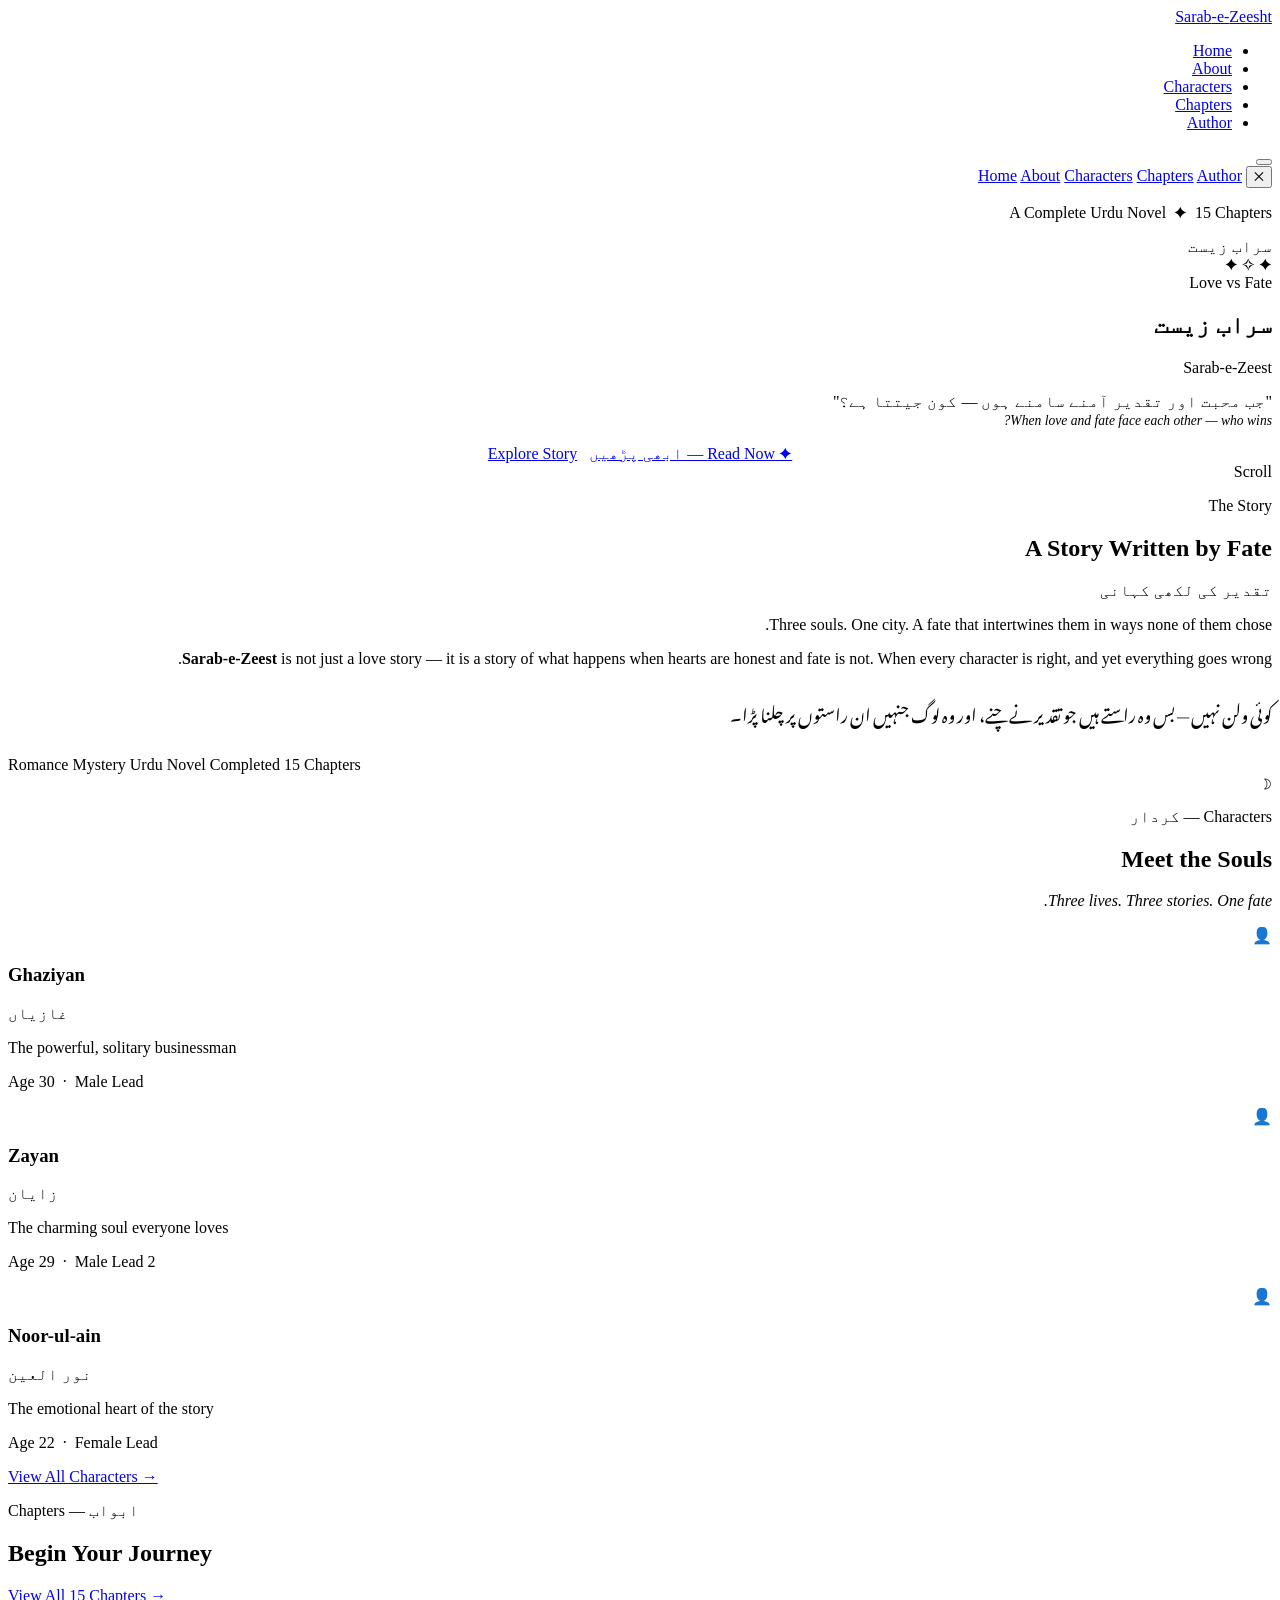
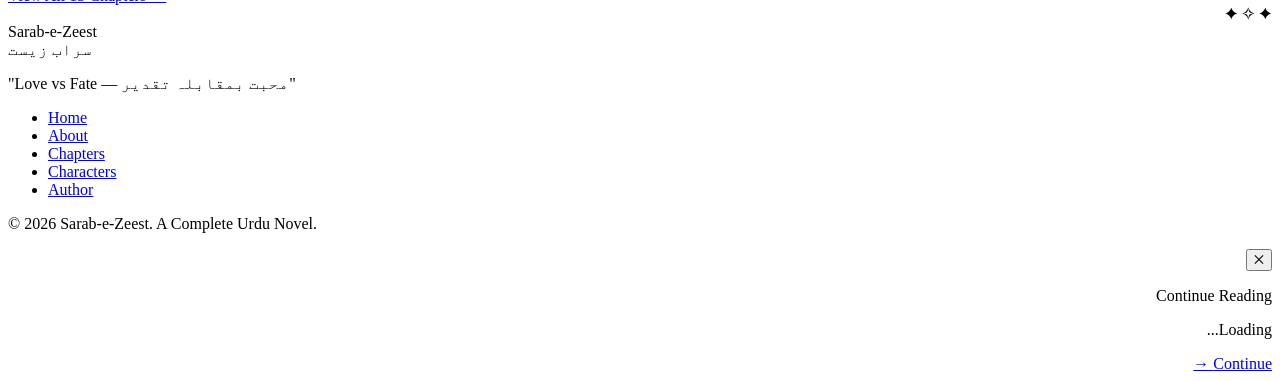
==== index.html @ caec399e "Add files via upload" ====
<!DOCTYPE html>
<html lang="ur" dir="rtl">
<head>
  <meta charset="UTF-8" />
  <meta name="viewport" content="width=device-width, initial-scale=1.0" />
  <title>سراب زیست — Sarab-e-Zeest</title>
  <meta name="description" content="A premium Urdu novel experience. Love vs Fate. محبت بمقابلہ تقدیر۔" />
  <link rel="preconnect" href="https://fonts.googleapis.com" />
  <link rel="preconnect" href="https://fonts.gstatic.com" crossorigin />
  <link href="https://fonts.googleapis.com/css2?family=Cormorant+Garamond:ital,wght@0,300;0,400;0,600;1,300;1,400&family=Cinzel:wght@400;600;700&family=Noto+Nastaliq+Urdu:wght@400;700&display=swap" rel="stylesheet" />
  <link rel="stylesheet" href="css/style.css" />
</head>
<body>

<!-- NAVIGATION -->
<nav id="navbar">
  <a href="index.html" class="nav-logo">Sarab<span>-e-</span>Zeesht</a>
  <ul class="nav-links">
    <li><a href="index.html" class="active">Home</a></li>
    <li><a href="pages/about.html">About</a></li>
    <li><a href="pages/characters.html">Characters</a></li>
    <li><a href="pages/chapters.html">Chapters</a></li>
    <li><a href="pages/author.html">Author</a></li>
  </ul>
  <button class="hamburger" id="hamburger" aria-label="Menu">
    <span></span><span></span><span></span>
  </button>
</nav>

<!-- MOBILE MENU -->
<div class="mobile-menu" id="mobileMenu">
  <button class="mobile-close" id="mobileClose">✕</button>
  <a href="index.html">Home</a>
  <a href="pages/about.html">About</a>
  <a href="pages/characters.html">Characters</a>
  <a href="pages/chapters.html">Chapters</a>
  <a href="pages/author.html">Author</a>
</div>

<!-- HERO SECTION -->
<section class="hero">
  <div class="hero-bg"></div>
  <div class="hero-particles"></div>

  <div class="hero-content">
    <p class="hero-eyebrow">A Complete Urdu Novel &nbsp;✦&nbsp; 15 Chapters</p>

    <div class="hero-book-cover">
      <div class="book-cover-art">
        <div class="book-cover-title">سراب زیست</div>
        <div class="book-ornament">✦ ✧ ✦</div>
        <div class="book-cover-subtitle">Love vs Fate</div>
      </div>
    </div>

    <h1 class="hero-title">سراب زیست</h1>
    <p class="hero-title-en">Sarab-e-Zeest</p>

    <div class="hero-divider"></div>

    <p class="hero-tagline">"جب محبت اور تقدیر آمنے سامنے ہوں — کون جیتتا ہے؟"<br>
      <em style="font-size:0.85rem; color: var(--text-muted);">When love and fate face each other — who wins?</em>
    </p>

    <div style="display:flex; flex-wrap:wrap; justify-content:center; gap:0.75rem;">
      <a href="pages/chapters.html" class="hero-cta">
        <span>✦ Read Now — ابھی پڑھیں</span>
      </a>
      <a href="pages/about.html" class="hero-cta-secondary">Explore Story</a>
    </div>
  </div>

  <div class="hero-scroll-hint">
    <div class="scroll-line"></div>
    <span class="scroll-text">Scroll</span>
  </div>
</section>

<!-- ABOUT PREVIEW -->
<section class="section about-home">
  <div class="section-inner">
    <div class="about-home-grid">
      <div class="about-home-text fade-in">
        <p class="section-label">The Story</p>
        <h2 class="section-title">A Story Written by Fate</h2>
        <p class="section-title-urdu" dir="rtl">تقدیر کی لکھی کہانی</p>

        <p class="about-tagline">
          Three souls. One city. A fate that intertwines them in ways none of them chose.
        </p>

        <p class="about-desc">
          <strong>Sarab-e-Zeest</strong> is not just a love story — it is a story of what happens when hearts are honest and fate is not. When every character is right, and yet everything goes wrong.
        </p>

        <p class="about-desc" style="font-family:'Noto Nastaliq Urdu', serif; direction:rtl; text-align:right; font-size:1.1rem; line-height:3;">
          کوئی ولن نہیں — بس وہ راستے ہیں جو تقدیر نے چنے، اور وہ لوگ جنہیں ان راستوں پر چلنا پڑا۔
        </p>

        <div class="genre-badges" dir="ltr">
          <span class="badge">Romance</span>
          <span class="badge">Mystery</span>
          <span class="badge">Urdu Novel</span>
          <span class="badge">Completed</span>
          <span class="badge">15 Chapters</span>
        </div>
      </div>

      <div class="about-visual fade-in">
        <div class="about-orb">
          <div class="orb-symbol">☽</div>
        </div>
      </div>
    </div>
  </div>
</section>

<!-- CHARACTERS PREVIEW -->
<section class="section chars-preview">
  <div class="section-inner">
    <div class="text-center fade-in">
      <p class="section-label" style="justify-content:center;">Characters — کردار</p>
      <h2 class="section-title">Meet the Souls</h2>
      <p style="color:var(--text-muted); font-style:italic; margin-top:0.5rem;">Three lives. Three stories. One fate.</p>
    </div>

    <div class="chars-grid mt-4">
      <!-- Ghaziyan -->
      <div class="char-card fade-in" onclick="window.location='pages/characters.html'">
        <div class="char-image">
          <div class="char-avatar char-avatar-ghaziyan">
            <div class="char-silhouette" style="color:#7b52b0;">👤</div>
            <div class="char-glow"></div>
          </div>
        </div>
        <div class="char-info" dir="ltr">
          <h3 class="char-name">Ghaziyan</h3>
          <span class="char-name-urdu">غازیاں</span>
          <p class="char-role">The powerful, solitary businessman</p>
          <p class="char-age">Age 30 &nbsp;·&nbsp; Male Lead</p>
        </div>
      </div>

      <!-- Zayan -->
      <div class="char-card fade-in" onclick="window.location='pages/characters.html'">
        <div class="char-image">
          <div class="char-avatar char-avatar-zayan">
            <div class="char-silhouette" style="color:#4a9b7a;">👤</div>
            <div class="char-glow"></div>
          </div>
        </div>
        <div class="char-info" dir="ltr">
          <h3 class="char-name">Zayan</h3>
          <span class="char-name-urdu">زایان</span>
          <p class="char-role">The charming soul everyone loves</p>
          <p class="char-age">Age 29 &nbsp;·&nbsp; Male Lead 2</p>
        </div>
      </div>

      <!-- Noor-ul-ain -->
      <div class="char-card fade-in" onclick="window.location='pages/characters.html'">
        <div class="char-image">
          <div class="char-avatar char-avatar-noor">
            <div class="char-silhouette" style="color:#c47a90;">👤</div>
            <div class="char-glow"></div>
          </div>
        </div>
        <div class="char-info" dir="ltr">
          <h3 class="char-name">Noor-ul-ain</h3>
          <span class="char-name-urdu">نور العین</span>
          <p class="char-role">The emotional heart of the story</p>
          <p class="char-age">Age 22 &nbsp;·&nbsp; Female Lead</p>
        </div>
      </div>
    </div>

    <div class="text-center mt-4 fade-in" dir="ltr">
      <a href="pages/characters.html" class="hero-cta-secondary" style="opacity:1; animation:none;">
        View All Characters →
      </a>
    </div>
  </div>
</section>

<!-- CHAPTERS PREVIEW -->
<section class="section chapters-preview-section">
  <div class="section-inner">
    <div class="text-center fade-in" dir="ltr">
      <p class="section-label" style="justify-content:center;">Chapters — ابواب</p>
      <h2 class="section-title">Begin Your Journey</h2>
    </div>

    <div class="chapters-list-preview mt-4" id="homeChaptersList" dir="ltr"></div>

    <div class="text-center mt-4 fade-in" dir="ltr">
      <a href="pages/chapters.html" class="hero-cta" style="opacity:1; animation:none;">
        <span>View All 15 Chapters →</span>
      </a>
    </div>
  </div>
</section>

<!-- DIVIDER -->
<div class="divider-ornament">✦ ✧ ✦</div>

<!-- FOOTER -->
<footer dir="ltr">
  <div class="footer-logo">Sarab-e-Zeest</div>
  <span class="footer-logo-urdu" dir="rtl">سراب زیست</span>
  <p class="footer-tagline">"Love vs Fate — محبت بمقابلہ تقدیر"</p>
  <ul class="footer-links">
    <li><a href="index.html">Home</a></li>
    <li><a href="pages/about.html">About</a></li>
    <li><a href="pages/chapters.html">Chapters</a></li>
    <li><a href="pages/characters.html">Characters</a></li>
    <li><a href="pages/author.html">Author</a></li>
  </ul>
  <p class="footer-copy">© 2026 Sarab-e-Zeest. A Complete Urdu Novel.</p>
</footer>

<!-- CONTINUE READING BANNER -->
<div class="continue-banner" id="continueBanner">
  <button class="continue-close" id="continueBannerClose">✕</button>
  <p class="continue-banner-title">Continue Reading</p>
  <p class="continue-banner-chapter">Loading...</p>
  <a href="#" class="continue-banner-btn">Continue →</a>
</div>

<script src="js/chapters.js"></script>
<script src="js/main.js"></script>
<script>
  // Render first 5 chapters preview on home
  const list = document.getElementById('homeChaptersList');
  if (list && typeof CHAPTERS !== 'undefined') {
    CHAPTERS.slice(0, 6).forEach(ch => {
      const a = document.createElement('a');
      a.href = `pages/chapter.html?ch=${ch.num}`;
      a.className = 'chapter-row fade-in';
      a.innerHTML = `
        <span class="chapter-num">Ch. ${String(ch.num).padStart(2,'0')}</span>
        <span class="chapter-name">${ch.urdu}</span>
        <span class="chapter-name-en" style="color:var(--text-muted); font-size:0.75rem; font-style:italic; direction:ltr;">${ch.english}</span>
        <span class="chapter-arrow">→</span>
      `;
      list.appendChild(a);
    });
    // Re-observe new fade-in elements
    document.querySelectorAll('.fade-in:not(.visible)').forEach(el => observer.observe(el));
  }

  document.getElementById('continueBannerClose')?.addEventListener('click', () => {
    document.getElementById('continueBanner').classList.remove('visible');
  });
</script>
</body>
</html>
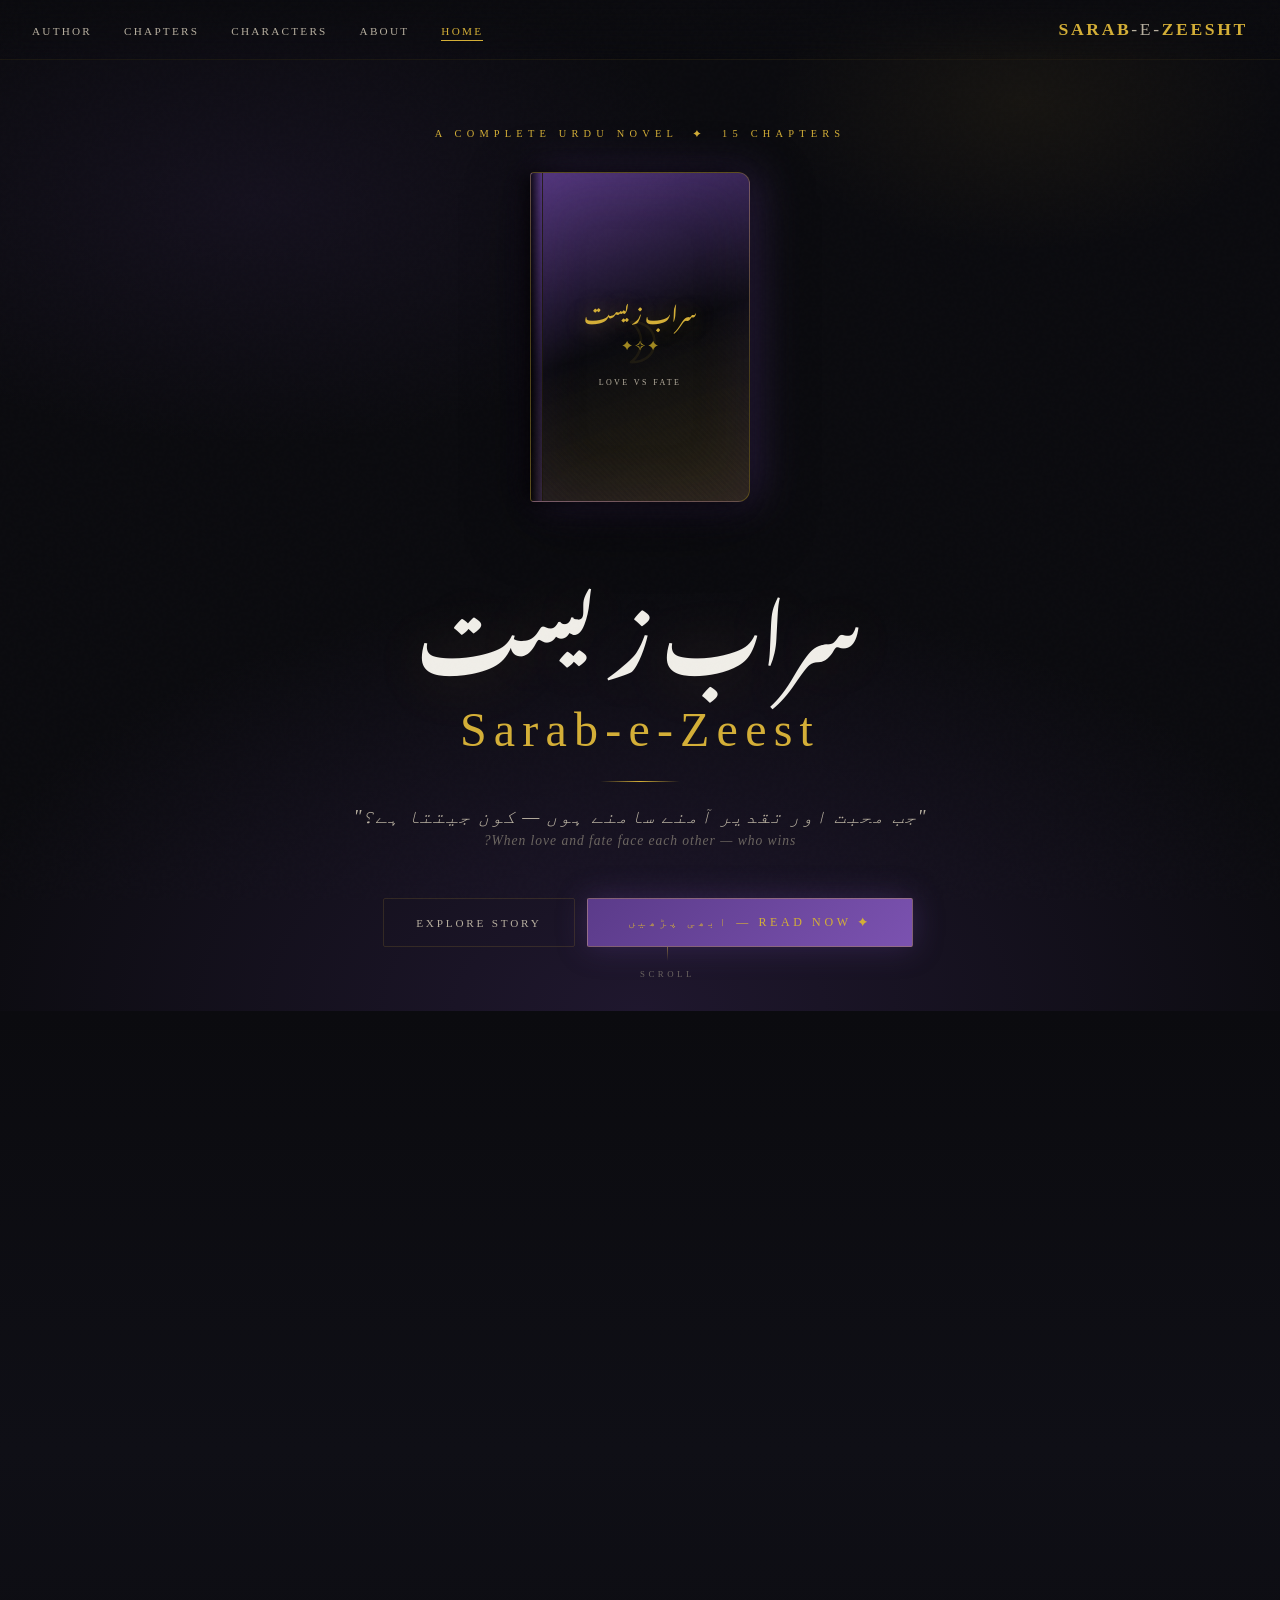
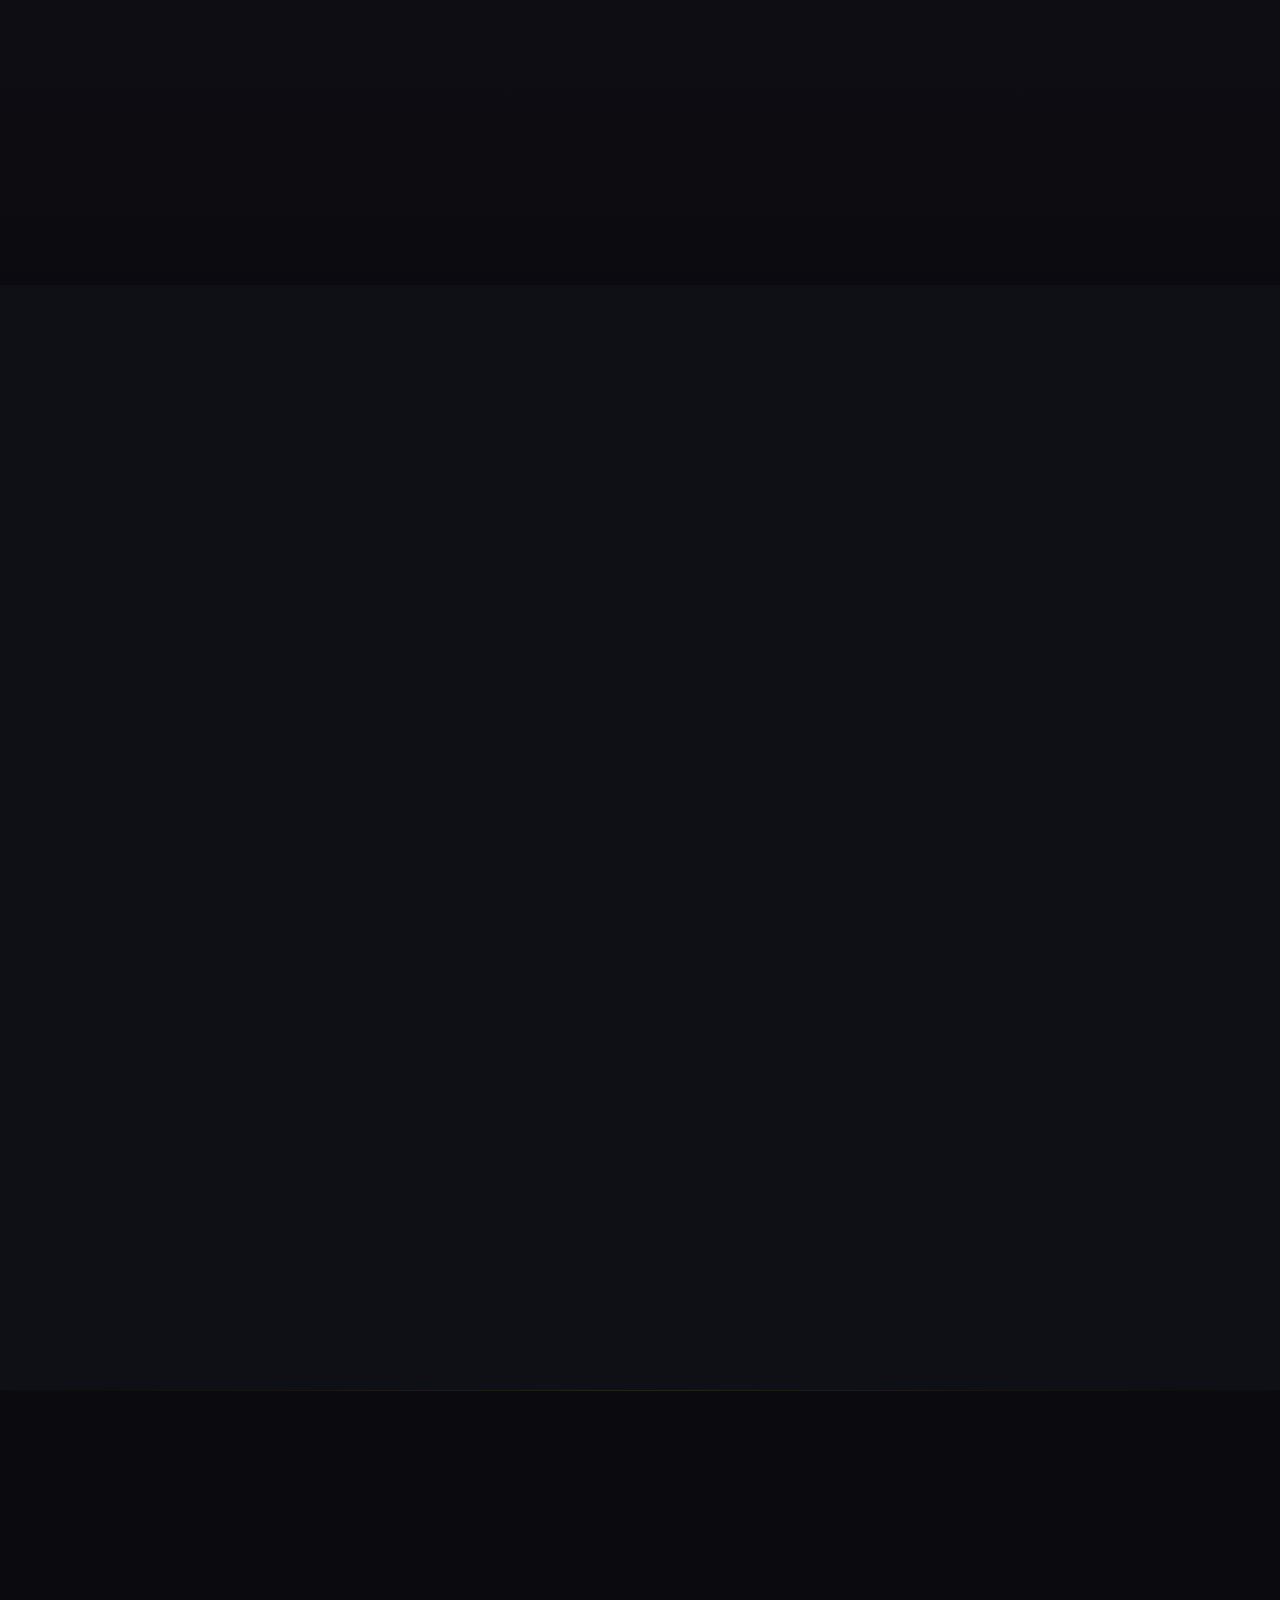
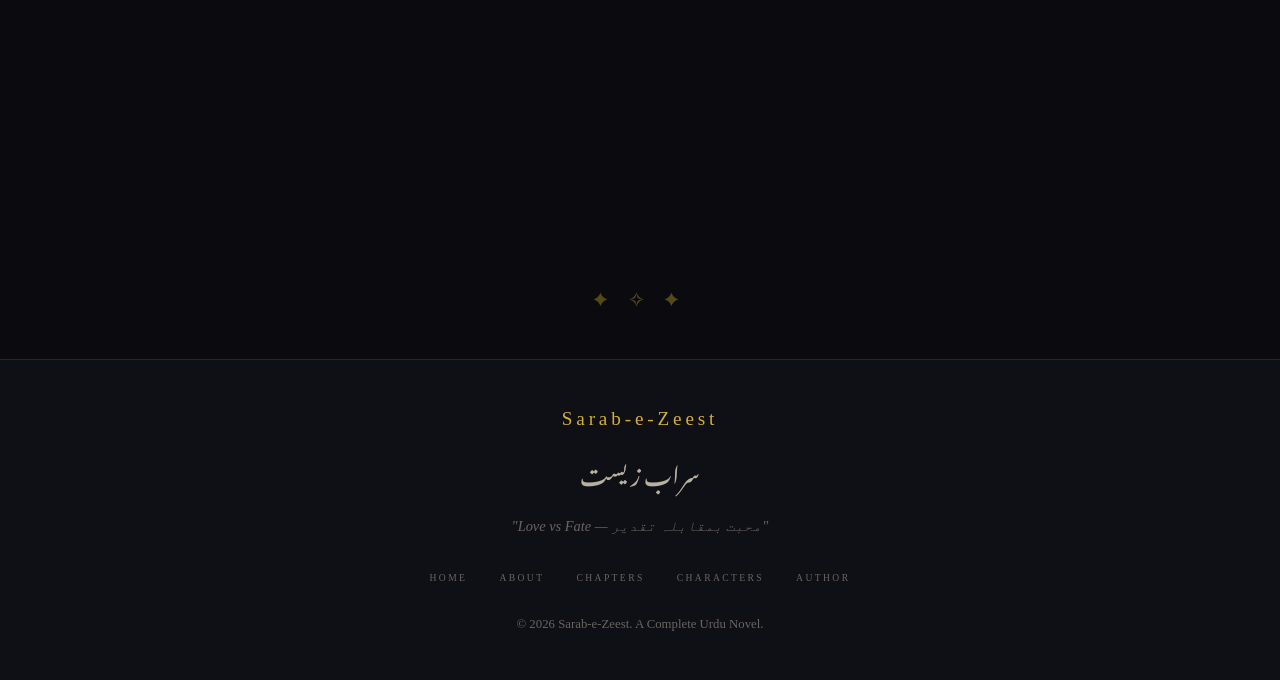
==== commit e0664cf1: "Add files via upload" ====
--- a/index.html
+++ b/index.html
@@ -8,7 +8,7 @@
   <link rel="preconnect" href="https://fonts.googleapis.com" />
   <link rel="preconnect" href="https://fonts.gstatic.com" crossorigin />
   <link href="https://fonts.googleapis.com/css2?family=Cormorant+Garamond:ital,wght@0,300;0,400;0,600;1,300;1,400&family=Cinzel:wght@400;600;700&family=Noto+Nastaliq+Urdu:wght@400;700&display=swap" rel="stylesheet" />
-  <link rel="stylesheet" href="css/style.css" />
+  <link rel="stylesheet" href="style.css">
 </head>
 <body>
 
--- a/style.css
+++ b/style.css
@@ -0,0 +1,1834 @@
+@import url('https://fonts.googleapis.com/css2?family=Cormorant+Garamond:ital,wght@0,300;0,400;0,600;1,300;1,400&family=Cinzel:wght@400;600;700&family=Noto+Nastaliq+Urdu:wght@400;700&display=swap');
+
+/* =============================
+   CSS VARIABLES & RESET
+============================= */
+:root {
+  --bg-primary: #0b0b0f;
+  --bg-secondary: #0f0f16;
+  --bg-card: #13131e;
+  --bg-elevated: #1a1a28;
+  --purple-deep: #5b3b8a;
+  --purple-mid: #7b52b0;
+  --purple-glow: #9b72d0;
+  --gold: #d4af37;
+  --gold-light: #e8c84a;
+  --gold-dim: #a08820;
+  --text-primary: #f0eee8;
+  --text-secondary: #b8b0a0;
+  --text-muted: #6b6560;
+  --border: rgba(212, 175, 55, 0.15);
+  --border-glow: rgba(212, 175, 55, 0.35);
+  --shadow-purple: 0 0 40px rgba(91, 59, 138, 0.3);
+  --shadow-gold: 0 0 20px rgba(212, 175, 55, 0.2);
+  --transition: all 0.4s cubic-bezier(0.25, 0.46, 0.45, 0.94);
+}
+
+*, *::before, *::after { margin: 0; padding: 0; box-sizing: border-box; }
+
+html { scroll-behavior: smooth; font-size: 16px; }
+
+body {
+  background-color: var(--bg-primary);
+  color: var(--text-primary);
+  font-family: 'Cormorant Garamond', Georgia, serif;
+  min-height: 100vh;
+  overflow-x: hidden;
+  cursor: default;
+}
+
+/* =============================
+   GRAIN OVERLAY
+============================= */
+body::before {
+  content: '';
+  position: fixed;
+  inset: 0;
+  background-image: url("data:image/svg+xml,%3Csvg viewBox='0 0 256 256' xmlns='http://www.w3.org/2000/svg'%3E%3Cfilter id='noise'%3E%3CfeTurbulence type='fractalNoise' baseFrequency='0.9' numOctaves='4' stitchTiles='stitch'/%3E%3C/filter%3E%3Crect width='100%25' height='100%25' filter='url(%23noise)' opacity='0.03'/%3E%3C/svg%3E");
+  pointer-events: none;
+  z-index: 9999;
+  opacity: 0.4;
+}
+
+/* =============================
+   SCROLLBAR
+============================= */
+::-webkit-scrollbar { width: 4px; }
+::-webkit-scrollbar-track { background: var(--bg-primary); }
+::-webkit-scrollbar-thumb { background: var(--purple-deep); border-radius: 2px; }
+
+/* =============================
+   NAVIGATION
+============================= */
+nav {
+  position: fixed;
+  top: 0; left: 0; right: 0;
+  z-index: 1000;
+  padding: 1.2rem 2rem;
+  display: flex;
+  align-items: center;
+  justify-content: space-between;
+  background: linear-gradient(180deg, rgba(11,11,15,0.95) 0%, rgba(11,11,15,0) 100%);
+  backdrop-filter: blur(12px);
+  border-bottom: 1px solid rgba(212,175,55,0.08);
+  transition: var(--transition);
+}
+
+nav.scrolled {
+  background: rgba(11,11,15,0.97);
+  border-bottom-color: var(--border);
+}
+
+.nav-logo {
+  font-family: 'Cinzel', serif;
+  font-size: 1.1rem;
+  font-weight: 700;
+  letter-spacing: 0.15em;
+  color: var(--gold);
+  text-decoration: none;
+  text-transform: uppercase;
+}
+
+.nav-logo span { color: var(--text-secondary); font-weight: 400; }
+
+.nav-links {
+  display: flex;
+  gap: 2rem;
+  list-style: none;
+  align-items: center;
+}
+
+.nav-links a {
+  font-family: 'Cinzel', serif;
+  font-size: 0.7rem;
+  letter-spacing: 0.2em;
+  text-transform: uppercase;
+  color: var(--text-secondary);
+  text-decoration: none;
+  transition: var(--transition);
+  position: relative;
+}
+
+.nav-links a::after {
+  content: '';
+  position: absolute;
+  bottom: -4px; left: 0; right: 0;
+  height: 1px;
+  background: var(--gold);
+  transform: scaleX(0);
+  transition: var(--transition);
+}
+
+.nav-links a:hover, .nav-links a.active {
+  color: var(--gold);
+}
+
+.nav-links a:hover::after, .nav-links a.active::after {
+  transform: scaleX(1);
+}
+
+/* Hamburger */
+.hamburger {
+  display: none;
+  flex-direction: column;
+  gap: 5px;
+  cursor: pointer;
+  padding: 4px;
+  background: none;
+  border: none;
+}
+
+.hamburger span {
+  display: block;
+  width: 24px;
+  height: 1.5px;
+  background: var(--gold);
+  transition: var(--transition);
+}
+
+.mobile-menu {
+  display: none;
+  position: fixed;
+  inset: 0;
+  background: rgba(11,11,15,0.98);
+  z-index: 999;
+  flex-direction: column;
+  align-items: center;
+  justify-content: center;
+  gap: 2.5rem;
+}
+
+.mobile-menu.open { display: flex; }
+
+.mobile-menu a {
+  font-family: 'Cinzel', serif;
+  font-size: 1.2rem;
+  letter-spacing: 0.3em;
+  text-transform: uppercase;
+  color: var(--text-secondary);
+  text-decoration: none;
+  transition: var(--transition);
+}
+
+.mobile-menu a:hover { color: var(--gold); }
+
+.mobile-close {
+  position: absolute;
+  top: 1.5rem; right: 2rem;
+  background: none;
+  border: none;
+  color: var(--text-secondary);
+  font-size: 2rem;
+  cursor: pointer;
+  transition: var(--transition);
+}
+
+.mobile-close:hover { color: var(--gold); }
+
+/* =============================
+   HERO SECTION
+============================= */
+.hero {
+  position: relative;
+  min-height: 100vh;
+  display: flex;
+  align-items: center;
+  justify-content: center;
+  overflow: hidden;
+}
+
+.hero-bg {
+  position: absolute;
+  inset: 0;
+  background:
+    radial-gradient(ellipse 80% 60% at 50% 100%, rgba(91,59,138,0.25) 0%, transparent 70%),
+    radial-gradient(ellipse 60% 40% at 20% 20%, rgba(91,59,138,0.12) 0%, transparent 60%),
+    radial-gradient(ellipse 40% 30% at 80% 10%, rgba(212,175,55,0.06) 0%, transparent 50%),
+    var(--bg-primary);
+}
+
+.hero-particles {
+  position: absolute;
+  inset: 0;
+  overflow: hidden;
+}
+
+.particle {
+  position: absolute;
+  width: 2px;
+  height: 2px;
+  border-radius: 50%;
+  background: var(--gold);
+  animation: floatParticle var(--dur, 8s) ease-in-out infinite;
+  opacity: 0;
+}
+
+@keyframes floatParticle {
+  0% { transform: translateY(100vh) translateX(0); opacity: 0; }
+  10% { opacity: var(--op, 0.6); }
+  90% { opacity: var(--op, 0.6); }
+  100% { transform: translateY(-20vh) translateX(var(--dx, 30px)); opacity: 0; }
+}
+
+.hero-content {
+  position: relative;
+  z-index: 2;
+  text-align: center;
+  padding: 8rem 2rem 4rem;
+  max-width: 900px;
+  animation: heroReveal 1.5s ease forwards;
+}
+
+@keyframes heroReveal {
+  from { opacity: 0; transform: translateY(40px); }
+  to { opacity: 1; transform: translateY(0); }
+}
+
+.hero-eyebrow {
+  font-family: 'Cinzel', serif;
+  font-size: 0.65rem;
+  letter-spacing: 0.5em;
+  text-transform: uppercase;
+  color: var(--gold);
+  margin-bottom: 2rem;
+  opacity: 0;
+  animation: fadeUp 1s ease 0.5s forwards;
+}
+
+.hero-book-cover {
+  width: 220px;
+  height: 330px;
+  margin: 0 auto 3rem;
+  position: relative;
+  opacity: 0;
+  animation: fadeUp 1.2s ease 0.3s forwards;
+}
+
+.book-cover-art {
+  width: 100%;
+  height: 100%;
+  border-radius: 4px 12px 12px 4px;
+  background:
+    linear-gradient(160deg, rgba(91,59,138,0.9) 0%, rgba(11,11,15,0.95) 50%, rgba(212,175,55,0.15) 100%),
+    repeating-linear-gradient(45deg, transparent, transparent 2px, rgba(212,175,55,0.02) 2px, rgba(212,175,55,0.02) 4px);
+  border: 1px solid rgba(212,175,55,0.3);
+  box-shadow:
+    -8px 0 20px rgba(0,0,0,0.8),
+    8px 0 40px rgba(91,59,138,0.4),
+    0 20px 60px rgba(0,0,0,0.6),
+    inset 0 0 60px rgba(91,59,138,0.15);
+  display: flex;
+  flex-direction: column;
+  align-items: center;
+  justify-content: center;
+  padding: 2rem 1.5rem;
+  position: relative;
+  overflow: hidden;
+}
+
+.book-cover-art::before {
+  content: '';
+  position: absolute;
+  top: 0; left: 0; width: 12px; height: 100%;
+  background: linear-gradient(90deg, rgba(0,0,0,0.8), rgba(91,59,138,0.3));
+  border-right: 1px solid rgba(212,175,55,0.1);
+}
+
+.book-cover-art::after {
+  content: '☽';
+  position: absolute;
+  font-size: 4rem;
+  color: rgba(212,175,55,0.08);
+  top: 50%; left: 50%;
+  transform: translate(-50%, -50%);
+}
+
+.book-cover-title {
+  font-family: 'Noto Nastaliq Urdu', serif;
+  font-size: 1.4rem;
+  color: var(--gold);
+  text-align: center;
+  line-height: 2;
+  position: relative;
+  z-index: 1;
+  text-shadow: 0 0 20px rgba(212,175,55,0.5);
+}
+
+.book-cover-subtitle {
+  font-family: 'Cinzel', serif;
+  font-size: 0.5rem;
+  letter-spacing: 0.3em;
+  color: var(--text-secondary);
+  text-transform: uppercase;
+  margin-top: 1rem;
+  position: relative;
+  z-index: 1;
+}
+
+.book-ornament {
+  color: var(--gold-dim);
+  font-size: 0.8rem;
+  margin: 0.5rem 0;
+  position: relative;
+  z-index: 1;
+}
+
+.hero-title {
+  font-family: 'Noto Nastaliq Urdu', serif;
+  font-size: clamp(2.5rem, 7vw, 5rem);
+  color: var(--text-primary);
+  line-height: 1.8;
+  margin-bottom: 0.5rem;
+  opacity: 0;
+  animation: fadeUp 1s ease 0.7s forwards;
+  text-shadow: 0 0 60px rgba(212,175,55,0.15);
+}
+
+.hero-title-en {
+  font-family: 'Cinzel', serif;
+  font-size: clamp(1.5rem, 4vw, 3rem);
+  color: var(--gold);
+  letter-spacing: 0.15em;
+  font-weight: 400;
+  opacity: 0;
+  animation: fadeUp 1s ease 0.9s forwards;
+}
+
+.hero-tagline {
+  font-family: 'Cormorant Garamond', serif;
+  font-style: italic;
+  font-size: 1.2rem;
+  color: var(--text-secondary);
+  margin: 1.5rem 0 3rem;
+  letter-spacing: 0.05em;
+  opacity: 0;
+  animation: fadeUp 1s ease 1.1s forwards;
+}
+
+.hero-divider {
+  width: 80px;
+  height: 1px;
+  background: linear-gradient(90deg, transparent, var(--gold), transparent);
+  margin: 1.5rem auto;
+  opacity: 0;
+  animation: fadeUp 1s ease 1s forwards;
+}
+
+.hero-cta {
+  display: inline-flex;
+  align-items: center;
+  gap: 0.8rem;
+  padding: 1rem 2.5rem;
+  background: linear-gradient(135deg, var(--purple-deep), var(--purple-mid));
+  border: 1px solid rgba(212,175,55,0.3);
+  color: var(--gold);
+  font-family: 'Cinzel', serif;
+  font-size: 0.75rem;
+  letter-spacing: 0.3em;
+  text-transform: uppercase;
+  text-decoration: none;
+  border-radius: 2px;
+  transition: var(--transition);
+  opacity: 0;
+  animation: fadeUp 1s ease 1.3s forwards;
+  box-shadow: 0 0 30px rgba(91,59,138,0.4);
+  position: relative;
+  overflow: hidden;
+}
+
+.hero-cta::before {
+  content: '';
+  position: absolute;
+  inset: 0;
+  background: linear-gradient(135deg, var(--gold-dim), var(--gold));
+  opacity: 0;
+  transition: var(--transition);
+}
+
+.hero-cta:hover {
+  transform: translateY(-2px);
+  box-shadow: 0 8px 40px rgba(91,59,138,0.6), 0 0 20px rgba(212,175,55,0.2);
+  color: var(--bg-primary);
+}
+
+.hero-cta:hover::before { opacity: 1; }
+.hero-cta span { position: relative; z-index: 1; }
+
+.hero-cta-secondary {
+  display: inline-flex;
+  align-items: center;
+  gap: 0.8rem;
+  padding: 1rem 2rem;
+  border: 1px solid var(--border);
+  color: var(--text-secondary);
+  font-family: 'Cinzel', serif;
+  font-size: 0.7rem;
+  letter-spacing: 0.25em;
+  text-transform: uppercase;
+  text-decoration: none;
+  border-radius: 2px;
+  transition: var(--transition);
+  opacity: 0;
+  animation: fadeUp 1s ease 1.4s forwards;
+  margin-left: 1rem;
+}
+
+.hero-cta-secondary:hover {
+  border-color: var(--gold);
+  color: var(--gold);
+  transform: translateY(-2px);
+}
+
+.hero-scroll-hint {
+  position: absolute;
+  bottom: 2rem;
+  left: 50%;
+  transform: translateX(-50%);
+  display: flex;
+  flex-direction: column;
+  align-items: center;
+  gap: 0.5rem;
+  opacity: 0;
+  animation: fadeUp 1s ease 2s forwards;
+}
+
+.scroll-line {
+  width: 1px;
+  height: 50px;
+  background: linear-gradient(180deg, transparent, var(--gold), transparent);
+  animation: scrollPulse 2s ease-in-out infinite;
+}
+
+@keyframes scrollPulse {
+  0%, 100% { opacity: 0.3; transform: scaleY(0.8); }
+  50% { opacity: 1; transform: scaleY(1); }
+}
+
+.scroll-text {
+  font-family: 'Cinzel', serif;
+  font-size: 0.55rem;
+  letter-spacing: 0.4em;
+  color: var(--text-muted);
+  text-transform: uppercase;
+}
+
+/* =============================
+   SECTION COMMONS
+============================= */
+.section {
+  padding: 7rem 2rem;
+  position: relative;
+}
+
+.section-inner {
+  max-width: 1100px;
+  margin: 0 auto;
+}
+
+.section-label {
+  font-family: 'Cinzel', serif;
+  font-size: 0.6rem;
+  letter-spacing: 0.5em;
+  text-transform: uppercase;
+  color: var(--gold);
+  margin-bottom: 1rem;
+  display: flex;
+  align-items: center;
+  gap: 1rem;
+}
+
+.section-label::before, .section-label::after {
+  content: '';
+  flex: 1;
+  max-width: 40px;
+  height: 1px;
+  background: var(--gold);
+  opacity: 0.4;
+}
+
+.section-title {
+  font-family: 'Cinzel', serif;
+  font-size: clamp(1.8rem, 4vw, 3rem);
+  font-weight: 600;
+  color: var(--text-primary);
+  margin-bottom: 1.5rem;
+  letter-spacing: 0.05em;
+}
+
+.section-title-urdu {
+  font-family: 'Noto Nastaliq Urdu', serif;
+  font-size: clamp(1.5rem, 3vw, 2.2rem);
+  color: var(--text-secondary);
+  line-height: 2;
+}
+
+/* =============================
+   ABOUT SECTION (Home)
+============================= */
+.about-home {
+  background: linear-gradient(180deg, var(--bg-primary) 0%, var(--bg-secondary) 50%, var(--bg-primary) 100%);
+}
+
+.about-home-grid {
+  display: grid;
+  grid-template-columns: 1fr 1fr;
+  gap: 5rem;
+  align-items: center;
+}
+
+.about-home-text {
+  direction: ltr;
+}
+
+.about-tagline {
+  font-size: 1.1rem;
+  font-style: italic;
+  color: var(--text-secondary);
+  line-height: 2;
+  margin-bottom: 2rem;
+  border-left: 2px solid var(--gold);
+  padding-left: 1.5rem;
+}
+
+.about-desc {
+  font-size: 1rem;
+  color: var(--text-secondary);
+  line-height: 1.9;
+  margin-bottom: 1.5rem;
+}
+
+.about-urdu-quote {
+  font-family: 'Noto Nastaliq Urdu', serif;
+  font-size: 1.3rem;
+  color: var(--gold);
+  text-align: right;
+  direction: rtl;
+  line-height: 2.5;
+  padding: 1.5rem;
+  border: 1px solid var(--border);
+  border-radius: 4px;
+  background: var(--bg-card);
+  margin-top: 2rem;
+}
+
+.genre-badges {
+  display: flex;
+  flex-wrap: wrap;
+  gap: 0.75rem;
+  margin-top: 2rem;
+}
+
+.badge {
+  padding: 0.4rem 1rem;
+  border: 1px solid var(--border);
+  border-radius: 20px;
+  font-family: 'Cinzel', serif;
+  font-size: 0.6rem;
+  letter-spacing: 0.2em;
+  text-transform: uppercase;
+  color: var(--text-secondary);
+  transition: var(--transition);
+}
+
+.badge:hover {
+  border-color: var(--gold);
+  color: var(--gold);
+}
+
+.about-visual {
+  position: relative;
+  display: flex;
+  align-items: center;
+  justify-content: center;
+}
+
+.about-orb {
+  width: 300px;
+  height: 300px;
+  border-radius: 50%;
+  background: radial-gradient(circle at 40% 40%, var(--purple-mid), var(--purple-deep) 50%, transparent 70%);
+  box-shadow:
+    0 0 80px rgba(91,59,138,0.4),
+    0 0 160px rgba(91,59,138,0.15),
+    inset 0 0 40px rgba(212,175,55,0.05);
+  position: relative;
+  animation: orbPulse 6s ease-in-out infinite;
+}
+
+@keyframes orbPulse {
+  0%, 100% { transform: scale(1); box-shadow: 0 0 80px rgba(91,59,138,0.4), 0 0 160px rgba(91,59,138,0.15); }
+  50% { transform: scale(1.05); box-shadow: 0 0 120px rgba(91,59,138,0.6), 0 0 200px rgba(91,59,138,0.2); }
+}
+
+.orb-symbol {
+  position: absolute;
+  top: 50%; left: 50%;
+  transform: translate(-50%, -50%);
+  font-size: 5rem;
+  opacity: 0.3;
+  animation: orbRotate 20s linear infinite;
+}
+
+@keyframes orbRotate {
+  from { transform: translate(-50%, -50%) rotate(0deg); }
+  to { transform: translate(-50%, -50%) rotate(360deg); }
+}
+
+/* =============================
+   CHARACTERS PREVIEW (Home)
+============================= */
+.chars-preview {
+  background: var(--bg-secondary);
+}
+
+.chars-grid {
+  display: grid;
+  grid-template-columns: repeat(3, 1fr);
+  gap: 2rem;
+  margin-top: 4rem;
+}
+
+.char-card {
+  background: var(--bg-card);
+  border: 1px solid var(--border);
+  border-radius: 8px;
+  overflow: hidden;
+  transition: var(--transition);
+  cursor: pointer;
+  position: relative;
+}
+
+.char-card:hover {
+  transform: translateY(-8px);
+  border-color: var(--gold);
+  box-shadow: 0 20px 60px rgba(91,59,138,0.3), 0 0 20px rgba(212,175,55,0.1);
+}
+
+.char-image {
+  width: 100%;
+  aspect-ratio: 3/4;
+  position: relative;
+  overflow: hidden;
+}
+
+.char-avatar {
+  width: 100%;
+  height: 100%;
+  display: flex;
+  align-items: center;
+  justify-content: center;
+  position: relative;
+}
+
+.char-avatar-ghaziyan {
+  background: linear-gradient(160deg, #1a1028 0%, #2d1f4a 50%, #0b0b0f 100%);
+}
+
+.char-avatar-zayan {
+  background: linear-gradient(160deg, #0f1e1a 0%, #1e3d32 50%, #0b0b0f 100%);
+}
+
+.char-avatar-noor {
+  background: linear-gradient(160deg, #1a1215 0%, #3d1f2a 50%, #0b0b0f 100%);
+}
+
+.char-silhouette {
+  font-size: 6rem;
+  opacity: 0.6;
+  filter: drop-shadow(0 0 20px currentColor);
+}
+
+.char-glow {
+  position: absolute;
+  bottom: 0; left: 0; right: 0;
+  height: 60%;
+  background: linear-gradient(0deg, var(--bg-card) 0%, transparent 100%);
+}
+
+.char-info {
+  padding: 1.5rem;
+}
+
+.char-name {
+  font-family: 'Cinzel', serif;
+  font-size: 1.1rem;
+  color: var(--text-primary);
+  margin-bottom: 0.25rem;
+}
+
+.char-name-urdu {
+  font-family: 'Noto Nastaliq Urdu', serif;
+  font-size: 1rem;
+  color: var(--gold);
+  direction: rtl;
+  display: block;
+  margin-bottom: 0.5rem;
+}
+
+.char-role {
+  font-size: 0.8rem;
+  color: var(--text-muted);
+  font-style: italic;
+}
+
+.char-age {
+  font-family: 'Cinzel', serif;
+  font-size: 0.6rem;
+  letter-spacing: 0.2em;
+  color: var(--purple-glow);
+  margin-top: 0.5rem;
+}
+
+/* =============================
+   CHAPTERS PREVIEW (Home)
+============================= */
+.chapters-preview-section {
+  background: var(--bg-primary);
+  position: relative;
+}
+
+.chapters-preview-section::before {
+  content: '';
+  position: absolute;
+  top: 0; left: 0; right: 0;
+  height: 1px;
+  background: linear-gradient(90deg, transparent, var(--border), transparent);
+}
+
+.chapters-list-preview {
+  margin-top: 3rem;
+  display: grid;
+  gap: 0.75rem;
+}
+
+.chapter-row {
+  display: flex;
+  align-items: center;
+  gap: 1.5rem;
+  padding: 1.2rem 1.5rem;
+  border: 1px solid var(--border);
+  border-radius: 4px;
+  background: var(--bg-card);
+  text-decoration: none;
+  color: var(--text-primary);
+  transition: var(--transition);
+  position: relative;
+  overflow: hidden;
+}
+
+.chapter-row::before {
+  content: '';
+  position: absolute;
+  left: 0; top: 0; bottom: 0;
+  width: 2px;
+  background: linear-gradient(180deg, var(--purple-deep), var(--gold));
+  opacity: 0;
+  transition: var(--transition);
+}
+
+.chapter-row:hover {
+  border-color: rgba(212,175,55,0.3);
+  transform: translateX(4px);
+  background: var(--bg-elevated);
+}
+
+.chapter-row:hover::before { opacity: 1; }
+
+.chapter-num {
+  font-family: 'Cinzel', serif;
+  font-size: 0.7rem;
+  color: var(--gold);
+  letter-spacing: 0.1em;
+  min-width: 60px;
+}
+
+.chapter-name {
+  flex: 1;
+  font-family: 'Noto Nastaliq Urdu', serif;
+  font-size: 1rem;
+  direction: rtl;
+  text-align: right;
+  line-height: 1.8;
+}
+
+.chapter-name-en {
+  font-size: 0.85rem;
+  color: var(--text-secondary);
+  font-style: italic;
+}
+
+.chapter-arrow {
+  color: var(--text-muted);
+  font-size: 0.9rem;
+  transition: var(--transition);
+}
+
+.chapter-row:hover .chapter-arrow { color: var(--gold); transform: translateX(4px); }
+
+/* =============================
+   PAGE HERO (sub-pages)
+============================= */
+.page-hero {
+  padding: 10rem 2rem 5rem;
+  text-align: center;
+  position: relative;
+  overflow: hidden;
+}
+
+.page-hero-bg {
+  position: absolute;
+  inset: 0;
+  background:
+    radial-gradient(ellipse 70% 50% at 50% 100%, rgba(91,59,138,0.2) 0%, transparent 70%),
+    var(--bg-primary);
+}
+
+.page-hero-content {
+  position: relative;
+  z-index: 2;
+}
+
+.page-title {
+  font-family: 'Cinzel', serif;
+  font-size: clamp(2rem, 5vw, 4rem);
+  color: var(--text-primary);
+  margin-bottom: 0.5rem;
+  letter-spacing: 0.08em;
+}
+
+.page-title-urdu {
+  font-family: 'Noto Nastaliq Urdu', serif;
+  font-size: clamp(1.5rem, 3vw, 2.5rem);
+  color: var(--gold);
+  direction: rtl;
+  line-height: 2;
+}
+
+.page-subtitle {
+  font-size: 1rem;
+  color: var(--text-muted);
+  font-style: italic;
+  margin-top: 1rem;
+}
+
+/* =============================
+   ABOUT PAGE
+============================= */
+.about-section {
+  padding: 4rem 2rem 7rem;
+}
+
+.about-grid {
+  display: grid;
+  grid-template-columns: 1fr 1fr;
+  gap: 4rem;
+  align-items: start;
+}
+
+.about-story {
+  font-size: 1.05rem;
+  line-height: 2;
+  color: var(--text-secondary);
+}
+
+.about-story p { margin-bottom: 1.5rem; }
+
+.about-story strong { color: var(--text-primary); }
+
+.about-details {
+  display: grid;
+  gap: 1.5rem;
+}
+
+.detail-card {
+  background: var(--bg-card);
+  border: 1px solid var(--border);
+  border-radius: 6px;
+  padding: 1.5rem;
+  transition: var(--transition);
+}
+
+.detail-card:hover {
+  border-color: rgba(212,175,55,0.3);
+  transform: translateY(-2px);
+}
+
+.detail-label {
+  font-family: 'Cinzel', serif;
+  font-size: 0.6rem;
+  letter-spacing: 0.3em;
+  text-transform: uppercase;
+  color: var(--gold);
+  margin-bottom: 0.5rem;
+}
+
+.detail-value {
+  font-size: 1rem;
+  color: var(--text-primary);
+}
+
+.urdu-excerpt {
+  margin-top: 3rem;
+  padding: 2.5rem;
+  background: var(--bg-card);
+  border: 1px solid var(--border);
+  border-left: 3px solid var(--gold);
+  border-radius: 0 6px 6px 0;
+}
+
+.urdu-text {
+  font-family: 'Noto Nastaliq Urdu', serif;
+  font-size: 1.3rem;
+  color: var(--text-primary);
+  direction: rtl;
+  text-align: right;
+  line-height: 3;
+  margin-bottom: 1rem;
+}
+
+.urdu-translation {
+  font-style: italic;
+  color: var(--text-muted);
+  font-size: 0.9rem;
+}
+
+/* =============================
+   CHARACTERS PAGE
+============================= */
+.characters-section {
+  padding: 4rem 2rem 7rem;
+}
+
+.chars-full-grid {
+  display: grid;
+  grid-template-columns: repeat(3, 1fr);
+  gap: 2.5rem;
+  margin-top: 3rem;
+}
+
+.char-card-full {
+  background: var(--bg-card);
+  border: 1px solid var(--border);
+  border-radius: 12px;
+  overflow: hidden;
+  transition: var(--transition);
+  cursor: pointer;
+}
+
+.char-card-full:hover {
+  border-color: var(--gold);
+  transform: translateY(-8px);
+  box-shadow: 0 30px 80px rgba(91,59,138,0.3);
+}
+
+.char-full-image {
+  width: 100%;
+  aspect-ratio: 2/3;
+  position: relative;
+  overflow: hidden;
+}
+
+.char-portrait {
+  width: 100%;
+  height: 100%;
+  display: flex;
+  align-items: center;
+  justify-content: center;
+  position: relative;
+}
+
+.char-portrait-ghaziyan {
+  background:
+    radial-gradient(ellipse at 50% 30%, rgba(91,59,138,0.5) 0%, transparent 60%),
+    linear-gradient(180deg, #1a1028 0%, #0b0b0f 100%);
+}
+
+.char-portrait-zayan {
+  background:
+    radial-gradient(ellipse at 50% 30%, rgba(30,80,60,0.5) 0%, transparent 60%),
+    linear-gradient(180deg, #0f1e1a 0%, #0b0b0f 100%);
+}
+
+.char-portrait-noor {
+  background:
+    radial-gradient(ellipse at 50% 30%, rgba(138,59,80,0.5) 0%, transparent 60%),
+    linear-gradient(180deg, #1a0f14 0%, #0b0b0f 100%);
+}
+
+.portrait-icon {
+  font-size: 7rem;
+  opacity: 0.5;
+  position: absolute;
+  top: 50%;
+  left: 50%;
+  transform: translate(-50%, -50%);
+  filter: drop-shadow(0 0 30px currentColor);
+}
+
+.portrait-rings {
+  position: absolute;
+  inset: 0;
+  display: flex;
+  align-items: center;
+  justify-content: center;
+}
+
+.portrait-rings::before, .portrait-rings::after {
+  content: '';
+  position: absolute;
+  border-radius: 50%;
+  border: 1px solid;
+  animation: ringPulse 4s ease-in-out infinite;
+}
+
+.portrait-rings::before {
+  width: 70%; height: 70%;
+  border-color: rgba(212,175,55,0.1);
+}
+
+.portrait-rings::after {
+  width: 50%; height: 50%;
+  border-color: rgba(212,175,55,0.05);
+  animation-delay: 1s;
+}
+
+@keyframes ringPulse {
+  0%, 100% { transform: scale(1); opacity: 0.5; }
+  50% { transform: scale(1.05); opacity: 1; }
+}
+
+.char-overlay {
+  position: absolute;
+  bottom: 0; left: 0; right: 0;
+  height: 50%;
+  background: linear-gradient(0deg, var(--bg-card) 0%, transparent 100%);
+}
+
+.char-full-info {
+  padding: 1.5rem;
+}
+
+.char-full-name {
+  font-family: 'Cinzel', serif;
+  font-size: 1.3rem;
+  color: var(--text-primary);
+  margin-bottom: 0.25rem;
+}
+
+.char-full-name-urdu {
+  font-family: 'Noto Nastaliq Urdu', serif;
+  font-size: 1.1rem;
+  color: var(--gold);
+  direction: rtl;
+  display: block;
+  margin-bottom: 0.75rem;
+}
+
+.char-meta {
+  display: flex;
+  gap: 1rem;
+  flex-wrap: wrap;
+  margin-bottom: 1rem;
+}
+
+.char-meta-item {
+  font-family: 'Cinzel', serif;
+  font-size: 0.6rem;
+  letter-spacing: 0.15em;
+  text-transform: uppercase;
+  color: var(--text-muted);
+}
+
+.char-meta-item span {
+  color: var(--purple-glow);
+  margin-left: 0.3rem;
+}
+
+.char-desc {
+  font-size: 0.9rem;
+  color: var(--text-secondary);
+  line-height: 1.8;
+}
+
+.char-traits {
+  display: flex;
+  flex-wrap: wrap;
+  gap: 0.5rem;
+  margin-top: 1rem;
+}
+
+.trait {
+  padding: 0.2rem 0.6rem;
+  background: rgba(91,59,138,0.15);
+  border: 1px solid rgba(91,59,138,0.3);
+  border-radius: 12px;
+  font-size: 0.7rem;
+  color: var(--purple-glow);
+  font-family: 'Cinzel', serif;
+  letter-spacing: 0.1em;
+}
+
+/* =============================
+   CHAPTERS PAGE
+============================= */
+.chapters-section {
+  padding: 3rem 2rem 7rem;
+}
+
+.chapters-search {
+  margin-bottom: 3rem;
+  position: relative;
+}
+
+.search-input {
+  width: 100%;
+  max-width: 500px;
+  display: block;
+  margin: 0 auto;
+  padding: 1rem 1.5rem 1rem 3.5rem;
+  background: var(--bg-card);
+  border: 1px solid var(--border);
+  border-radius: 40px;
+  color: var(--text-primary);
+  font-family: 'Cormorant Garamond', serif;
+  font-size: 1rem;
+  outline: none;
+  transition: var(--transition);
+}
+
+.search-input:focus {
+  border-color: var(--gold);
+  box-shadow: 0 0 20px rgba(212,175,55,0.1);
+}
+
+.search-input::placeholder { color: var(--text-muted); }
+
+.search-icon {
+  position: absolute;
+  left: 50%;
+  transform: translateX(calc(-250px + 0.5rem));
+  top: 50%;
+  margin-top: -0.5rem;
+  color: var(--text-muted);
+  font-size: 1rem;
+  pointer-events: none;
+}
+
+.chapters-grid {
+  display: grid;
+  gap: 1rem;
+  max-width: 800px;
+  margin: 0 auto;
+}
+
+.chapter-card {
+  display: flex;
+  align-items: center;
+  gap: 1.5rem;
+  padding: 1.5rem 2rem;
+  background: var(--bg-card);
+  border: 1px solid var(--border);
+  border-radius: 8px;
+  text-decoration: none;
+  color: var(--text-primary);
+  transition: var(--transition);
+  position: relative;
+  overflow: hidden;
+}
+
+.chapter-card::after {
+  content: '';
+  position: absolute;
+  inset: 0;
+  background: linear-gradient(135deg, rgba(91,59,138,0.05), transparent);
+  opacity: 0;
+  transition: var(--transition);
+}
+
+.chapter-card:hover {
+  border-color: rgba(212,175,55,0.35);
+  transform: translateX(6px);
+  background: var(--bg-elevated);
+  box-shadow: -4px 0 20px rgba(91,59,138,0.2);
+}
+
+.chapter-card:hover::after { opacity: 1; }
+
+.chapter-number-badge {
+  min-width: 50px;
+  height: 50px;
+  border-radius: 50%;
+  background: linear-gradient(135deg, var(--purple-deep), rgba(91,59,138,0.3));
+  border: 1px solid rgba(212,175,55,0.2);
+  display: flex;
+  align-items: center;
+  justify-content: center;
+  font-family: 'Cinzel', serif;
+  font-size: 0.75rem;
+  color: var(--gold);
+  flex-shrink: 0;
+}
+
+.chapter-card-content {
+  flex: 1;
+  text-align: right;
+  direction: rtl;
+}
+
+.chapter-urdu-name {
+  font-family: 'Noto Nastaliq Urdu', serif;
+  font-size: 1.1rem;
+  color: var(--text-primary);
+  line-height: 2;
+  margin-bottom: 0.2rem;
+}
+
+.chapter-en-name {
+  font-size: 0.8rem;
+  color: var(--text-muted);
+  font-style: italic;
+  direction: ltr;
+  text-align: left;
+}
+
+.chapter-status {
+  display: flex;
+  align-items: center;
+  gap: 0.5rem;
+  font-family: 'Cinzel', serif;
+  font-size: 0.55rem;
+  letter-spacing: 0.15em;
+  color: var(--gold);
+  text-transform: uppercase;
+  flex-shrink: 0;
+}
+
+.status-dot {
+  width: 6px; height: 6px;
+  border-radius: 50%;
+  background: var(--gold);
+  animation: statusPulse 2s ease-in-out infinite;
+}
+
+@keyframes statusPulse {
+  0%, 100% { opacity: 1; transform: scale(1); }
+  50% { opacity: 0.5; transform: scale(0.8); }
+}
+
+/* =============================
+   CHAPTER READER
+============================= */
+.reader-container {
+  min-height: 100vh;
+  padding-top: 5rem;
+}
+
+.reader-header {
+  position: fixed;
+  top: 0; left: 0; right: 0;
+  z-index: 100;
+  background: rgba(11,11,15,0.97);
+  border-bottom: 1px solid var(--border);
+  padding: 0.8rem 2rem;
+  display: flex;
+  align-items: center;
+  gap: 1rem;
+}
+
+.progress-bar {
+  position: fixed;
+  top: 0; left: 0;
+  height: 2px;
+  background: linear-gradient(90deg, var(--purple-deep), var(--gold));
+  z-index: 101;
+  transition: width 0.2s ease;
+}
+
+.reader-nav-back {
+  font-family: 'Cinzel', serif;
+  font-size: 0.65rem;
+  letter-spacing: 0.2em;
+  text-transform: uppercase;
+  color: var(--text-secondary);
+  text-decoration: none;
+  display: flex;
+  align-items: center;
+  gap: 0.5rem;
+  transition: var(--transition);
+  flex-shrink: 0;
+}
+
+.reader-nav-back:hover { color: var(--gold); }
+
+.reader-chapter-title {
+  flex: 1;
+  text-align: center;
+  font-family: 'Noto Nastaliq Urdu', serif;
+  font-size: 1rem;
+  color: var(--text-secondary);
+  direction: rtl;
+}
+
+.reader-bookmark-btn {
+  background: none;
+  border: 1px solid var(--border);
+  color: var(--text-muted);
+  padding: 0.4rem 0.8rem;
+  border-radius: 4px;
+  cursor: pointer;
+  font-size: 0.9rem;
+  transition: var(--transition);
+  flex-shrink: 0;
+}
+
+.reader-bookmark-btn:hover, .reader-bookmark-btn.active {
+  border-color: var(--gold);
+  color: var(--gold);
+}
+
+.reader-content {
+  max-width: 700px;
+  margin: 0 auto;
+  padding: 4rem 2rem 8rem;
+}
+
+.chapter-header-reader {
+  text-align: center;
+  margin-bottom: 4rem;
+  padding-bottom: 3rem;
+  border-bottom: 1px solid var(--border);
+}
+
+.chapter-number-label {
+  font-family: 'Cinzel', serif;
+  font-size: 0.65rem;
+  letter-spacing: 0.4em;
+  text-transform: uppercase;
+  color: var(--gold);
+  margin-bottom: 1.5rem;
+}
+
+.chapter-title-reader {
+  font-family: 'Noto Nastaliq Urdu', serif;
+  font-size: 2rem;
+  color: var(--text-primary);
+  direction: rtl;
+  line-height: 2;
+  margin-bottom: 0.5rem;
+}
+
+.chapter-title-en-reader {
+  font-size: 1rem;
+  color: var(--text-muted);
+  font-style: italic;
+}
+
+.reader-ornament {
+  font-size: 1.5rem;
+  color: var(--gold-dim);
+  margin: 1.5rem 0 0;
+  opacity: 0.5;
+}
+
+.chapter-body {
+  font-family: 'Noto Nastaliq Urdu', serif;
+  font-size: 1.2rem;
+  line-height: 3;
+  color: var(--text-secondary);
+  direction: rtl;
+  text-align: right;
+}
+
+.chapter-body p {
+  margin-bottom: 1.5rem;
+}
+
+.chapter-body .chapter-section-break {
+  text-align: center;
+  color: var(--gold-dim);
+  font-size: 1.2rem;
+  margin: 3rem 0;
+  letter-spacing: 1rem;
+  opacity: 0.5;
+}
+
+.reader-footer {
+  position: fixed;
+  bottom: 0; left: 0; right: 0;
+  padding: 1.5rem 2rem;
+  background: linear-gradient(0deg, rgba(11,11,15,1) 0%, rgba(11,11,15,0) 100%);
+  display: flex;
+  align-items: center;
+  justify-content: space-between;
+  gap: 1rem;
+}
+
+.reader-nav-btn {
+  display: flex;
+  align-items: center;
+  gap: 0.5rem;
+  padding: 0.7rem 1.5rem;
+  background: var(--bg-card);
+  border: 1px solid var(--border);
+  border-radius: 4px;
+  color: var(--text-secondary);
+  font-family: 'Cinzel', serif;
+  font-size: 0.65rem;
+  letter-spacing: 0.15em;
+  text-transform: uppercase;
+  text-decoration: none;
+  transition: var(--transition);
+  cursor: pointer;
+}
+
+.reader-nav-btn:hover {
+  border-color: var(--gold);
+  color: var(--gold);
+  transform: translateY(-2px);
+}
+
+.reader-nav-btn:disabled {
+  opacity: 0.3;
+  cursor: not-allowed;
+  transform: none;
+}
+
+.reader-page-info {
+  font-family: 'Cinzel', serif;
+  font-size: 0.6rem;
+  letter-spacing: 0.2em;
+  color: var(--text-muted);
+  text-transform: uppercase;
+}
+
+/* =============================
+   AUTHOR PAGE
+============================= */
+.author-section {
+  padding: 4rem 2rem 7rem;
+}
+
+.author-grid {
+  display: grid;
+  grid-template-columns: 1fr 1fr;
+  gap: 5rem;
+  align-items: start;
+  max-width: 1000px;
+  margin: 0 auto;
+}
+
+.author-profile {
+  text-align: center;
+}
+
+.author-avatar {
+  width: 160px;
+  height: 160px;
+  border-radius: 50%;
+  background: linear-gradient(135deg, var(--purple-deep), var(--bg-card));
+  border: 2px solid var(--border-glow);
+  display: flex;
+  align-items: center;
+  justify-content: center;
+  font-size: 4rem;
+  margin: 0 auto 1.5rem;
+  box-shadow: 0 0 40px rgba(91,59,138,0.3);
+}
+
+.author-name {
+  font-family: 'Cinzel', serif;
+  font-size: 1.6rem;
+  color: var(--text-primary);
+  margin-bottom: 0.25rem;
+}
+
+.author-name-urdu {
+  font-family: 'Noto Nastaliq Urdu', serif;
+  font-size: 1.2rem;
+  color: var(--gold);
+  direction: rtl;
+  display: block;
+  margin-bottom: 1rem;
+}
+
+.author-bio {
+  font-size: 0.95rem;
+  color: var(--text-secondary);
+  line-height: 1.9;
+  text-align: left;
+  margin-top: 1.5rem;
+}
+
+.feedback-form {
+  background: var(--bg-card);
+  border: 1px solid var(--border);
+  border-radius: 12px;
+  padding: 2.5rem;
+}
+
+.form-title {
+  font-family: 'Cinzel', serif;
+  font-size: 1.1rem;
+  color: var(--text-primary);
+  margin-bottom: 0.5rem;
+  letter-spacing: 0.05em;
+}
+
+.form-title-urdu {
+  font-family: 'Noto Nastaliq Urdu', serif;
+  font-size: 0.95rem;
+  color: var(--text-muted);
+  direction: rtl;
+  display: block;
+  margin-bottom: 2rem;
+}
+
+.form-group {
+  margin-bottom: 1.5rem;
+}
+
+.form-label {
+  display: block;
+  font-family: 'Cinzel', serif;
+  font-size: 0.6rem;
+  letter-spacing: 0.25em;
+  text-transform: uppercase;
+  color: var(--text-muted);
+  margin-bottom: 0.5rem;
+}
+
+.form-input, .form-textarea {
+  width: 100%;
+  padding: 0.8rem 1rem;
+  background: var(--bg-elevated);
+  border: 1px solid var(--border);
+  border-radius: 4px;
+  color: var(--text-primary);
+  font-family: 'Cormorant Garamond', serif;
+  font-size: 1rem;
+  outline: none;
+  transition: var(--transition);
+}
+
+.form-input:focus, .form-textarea:focus {
+  border-color: var(--gold);
+  box-shadow: 0 0 15px rgba(212,175,55,0.08);
+}
+
+.form-textarea {
+  resize: vertical;
+  min-height: 120px;
+}
+
+.star-rating {
+  display: flex;
+  gap: 0.5rem;
+  flex-direction: row-reverse;
+  justify-content: flex-end;
+}
+
+.star-rating input { display: none; }
+
+.star-rating label {
+  font-size: 1.5rem;
+  color: var(--text-muted);
+  cursor: pointer;
+  transition: var(--transition);
+}
+
+.star-rating input:checked ~ label,
+.star-rating label:hover,
+.star-rating label:hover ~ label {
+  color: var(--gold);
+}
+
+.form-submit {
+  width: 100%;
+  padding: 1rem;
+  background: linear-gradient(135deg, var(--purple-deep), var(--purple-mid));
+  border: 1px solid rgba(212,175,55,0.2);
+  border-radius: 4px;
+  color: var(--gold);
+  font-family: 'Cinzel', serif;
+  font-size: 0.7rem;
+  letter-spacing: 0.3em;
+  text-transform: uppercase;
+  cursor: pointer;
+  transition: var(--transition);
+}
+
+.form-submit:hover {
+  background: linear-gradient(135deg, var(--gold-dim), var(--gold));
+  color: var(--bg-primary);
+  transform: translateY(-2px);
+  box-shadow: 0 8px 30px rgba(212,175,55,0.2);
+}
+
+.form-success {
+  display: none;
+  text-align: center;
+  padding: 2rem;
+  color: var(--gold);
+  font-family: 'Cinzel', serif;
+  letter-spacing: 0.2em;
+}
+
+/* =============================
+   FOOTER
+============================= */
+footer {
+  background: var(--bg-secondary);
+  border-top: 1px solid var(--border);
+  padding: 3rem 2rem;
+  text-align: center;
+}
+
+.footer-logo {
+  font-family: 'Cinzel', serif;
+  font-size: 1.2rem;
+  color: var(--gold);
+  letter-spacing: 0.2em;
+  margin-bottom: 1rem;
+}
+
+.footer-logo-urdu {
+  font-family: 'Noto Nastaliq Urdu', serif;
+  font-size: 1.5rem;
+  color: var(--text-secondary);
+  direction: rtl;
+  display: block;
+  margin-bottom: 1.5rem;
+  line-height: 2;
+}
+
+.footer-tagline {
+  font-style: italic;
+  color: var(--text-muted);
+  font-size: 0.9rem;
+  margin-bottom: 2rem;
+}
+
+.footer-links {
+  display: flex;
+  justify-content: center;
+  gap: 2rem;
+  margin-bottom: 2rem;
+  list-style: none;
+}
+
+.footer-links a {
+  font-family: 'Cinzel', serif;
+  font-size: 0.6rem;
+  letter-spacing: 0.25em;
+  text-transform: uppercase;
+  color: var(--text-muted);
+  text-decoration: none;
+  transition: var(--transition);
+}
+
+.footer-links a:hover { color: var(--gold); }
+
+.footer-copy {
+  font-size: 0.8rem;
+  color: var(--text-muted);
+}
+
+/* =============================
+   CONTINUE READING BANNER
+============================= */
+.continue-banner {
+  display: none;
+  position: fixed;
+  bottom: 2rem;
+  right: 2rem;
+  background: var(--bg-card);
+  border: 1px solid var(--border-glow);
+  border-radius: 8px;
+  padding: 1rem 1.5rem;
+  box-shadow: 0 10px 40px rgba(91,59,138,0.3);
+  z-index: 500;
+  max-width: 300px;
+  animation: slideIn 0.4s ease forwards;
+}
+
+@keyframes slideIn {
+  from { transform: translateX(120%); opacity: 0; }
+  to { transform: translateX(0); opacity: 1; }
+}
+
+.continue-banner.visible { display: block; }
+
+.continue-banner-title {
+  font-family: 'Cinzel', serif;
+  font-size: 0.6rem;
+  letter-spacing: 0.25em;
+  text-transform: uppercase;
+  color: var(--gold);
+  margin-bottom: 0.4rem;
+}
+
+.continue-banner-chapter {
+  font-family: 'Noto Nastaliq Urdu', serif;
+  font-size: 0.9rem;
+  color: var(--text-primary);
+  direction: rtl;
+  margin-bottom: 0.75rem;
+}
+
+.continue-banner-btn {
+  display: block;
+  width: 100%;
+  padding: 0.5rem;
+  background: linear-gradient(135deg, var(--purple-deep), var(--purple-mid));
+  border: none;
+  border-radius: 4px;
+  color: var(--gold);
+  font-family: 'Cinzel', serif;
+  font-size: 0.6rem;
+  letter-spacing: 0.2em;
+  text-transform: uppercase;
+  text-decoration: none;
+  text-align: center;
+  cursor: pointer;
+  transition: var(--transition);
+}
+
+.continue-banner-btn:hover { opacity: 0.8; }
+
+.continue-close {
+  position: absolute;
+  top: 0.5rem; right: 0.75rem;
+  background: none;
+  border: none;
+  color: var(--text-muted);
+  cursor: pointer;
+  font-size: 1rem;
+  transition: var(--transition);
+}
+
+.continue-close:hover { color: var(--gold); }
+
+/* =============================
+   ANIMATIONS
+============================= */
+@keyframes fadeUp {
+  from { opacity: 0; transform: translateY(20px); }
+  to { opacity: 1; transform: translateY(0); }
+}
+
+.fade-in {
+  opacity: 0;
+  transform: translateY(30px);
+  transition: opacity 0.8s ease, transform 0.8s ease;
+}
+
+.fade-in.visible {
+  opacity: 1;
+  transform: translateY(0);
+}
+
+/* =============================
+   UTILITY
+============================= */
+.text-gold { color: var(--gold); }
+.text-center { text-align: center; }
+.mt-1 { margin-top: 0.5rem; }
+.mt-2 { margin-top: 1rem; }
+.mt-3 { margin-top: 2rem; }
+.mt-4 { margin-top: 3rem; }
+
+.divider-ornament {
+  text-align: center;
+  color: var(--gold-dim);
+  font-size: 1.2rem;
+  letter-spacing: 0.5rem;
+  opacity: 0.5;
+  margin: 3rem 0;
+}
+
+/* =============================
+   RESPONSIVE
+============================= */
+@media (max-width: 900px) {
+  .about-home-grid { grid-template-columns: 1fr; }
+  .about-orb { width: 200px; height: 200px; }
+  .chars-grid { grid-template-columns: repeat(2, 1fr); }
+  .chars-full-grid { grid-template-columns: repeat(2, 1fr); }
+  .about-grid { grid-template-columns: 1fr; }
+  .author-grid { grid-template-columns: 1fr; }
+}
+
+@media (max-width: 600px) {
+  nav { padding: 1rem 1.2rem; }
+  .nav-links { display: none; }
+  .hamburger { display: flex; }
+  .chars-grid { grid-template-columns: 1fr; }
+  .chars-full-grid { grid-template-columns: 1fr; }
+  .hero-book-cover { width: 160px; height: 240px; }
+  .hero-cta-secondary { margin-left: 0; margin-top: 0.75rem; }
+  .section { padding: 4rem 1.2rem; }
+  .reader-content { padding: 4rem 1.2rem 8rem; }
+  .continue-banner { bottom: 1rem; right: 1rem; left: 1rem; max-width: 100%; }
+  .search-icon { left: calc(50% - 180px); }
+  .search-input { max-width: 100%; }
+}
